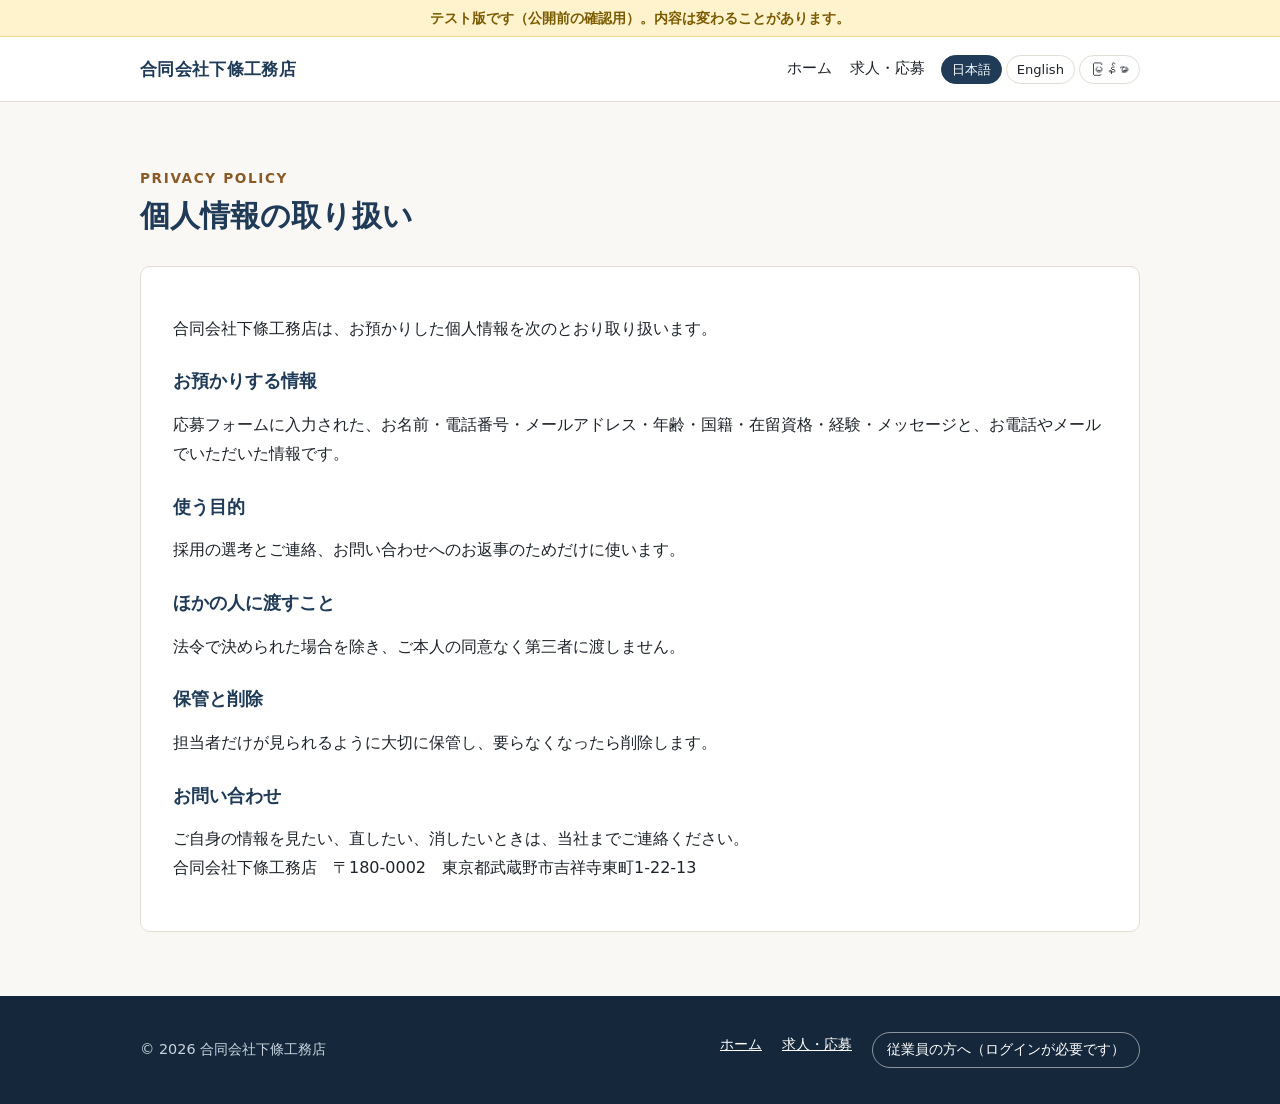
==== privacy.html @ 4ab25b53 "Add the first draft of the top, careers and privacy pages Co-Authored-By: Claude Opus 5.5 <noreply@a" ====
<!doctype html>
<html lang="ja">
<head>
<meta charset="utf-8">
<meta name="viewport" content="width=device-width, initial-scale=1">
<meta name="robots" content="noindex, nofollow"><!-- テスト版のあいだは検索に出さない。本番で外す -->
<title>個人情報の取り扱い｜合同会社下條工務店</title>
<link rel="stylesheet" href="assets/style.css">
<script src="assets/config.js"></script>
<script src="assets/i18n.js"></script>
</head>
<body>
<header class="site-header">
  <div class="wrap">
    <a class="brand" href="index.html">合同会社下條工務店</a>
    <button class="menu-btn" type="button" aria-expanded="false" data-i18n="menu">メニュー</button>
    <nav class="nav">
      <a href="index.html" data-i18n="nav.home">ホーム</a>
      <a href="recruit.html" data-i18n="nav.recruit">求人・応募</a>
    </nav>
    <div class="langs" aria-label="Language"></div>
  </div>
</header>

<main>
  <section>
    <div class="wrap">
      <p class="eyebrow">PRIVACY POLICY</p>
      <h2 data-i18n="pv.title">個人情報の取り扱い</h2>
      <div class="doc">
        <p data-i18n="pv.lead">合同会社下條工務店は、お預かりした個人情報を次のとおり取り扱います。</p>
        <h3 data-i18n="pv.h1">お預かりする情報</h3>
        <p data-i18n="pv.t1">応募フォームに入力された、お名前・電話番号・メールアドレス・年齢・国籍・在留資格・経験・メッセージと、お電話やメールでいただいた情報です。</p>
        <h3 data-i18n="pv.h2">使う目的</h3>
        <p data-i18n="pv.t2">採用の選考とご連絡、お問い合わせへのお返事のためだけに使います。</p>
        <h3 data-i18n="pv.h3">ほかの人に渡すこと</h3>
        <p data-i18n="pv.t3">法令で決められた場合を除き、ご本人の同意なく第三者に渡しません。</p>
        <h3 data-i18n="pv.h4">保管と削除</h3>
        <p data-i18n="pv.t4">担当者だけが見られるように大切に保管し、要らなくなったら削除します。</p>
        <h3 data-i18n="pv.h5">お問い合わせ</h3>
        <p><span data-i18n="pv.t5">ご自身の情報を見たい、直したい、消したいときは、当社までご連絡ください。</span><br>
          合同会社下條工務店　〒180-0002　東京都武蔵野市吉祥寺東町1-22-13</p>
      </div>
    </div>
  </section>
</main>

<footer class="site-footer">
  <div class="wrap">
    <div>© <span data-year></span> 合同会社下條工務店</div>
    <nav>
      <a href="index.html" data-i18n="nav.home">ホーム</a>
      <a href="recruit.html" data-i18n="nav.recruit">求人・応募</a>
      <a class="staff-link" data-staff-link href="#" data-i18n="footer.staff">従業員の方へ（ログインが必要です）</a>
    </nav>
  </div>
</footer>
</body>
</html>
---- assets/style.css ----
/* 合同会社下條工務店 ホームページの見た目（全ページ共通） */
:root {
  --ink: #1d232a;
  --sub: #55606c;
  --line: #e2ddd4;
  --bg: #faf8f4;
  --card: #ffffff;
  --wood: #b07a3e;      /* 木の色（アクセント） */
  --wood-dark: #8a5a26;
  --navy: #1f3b57;      /* 見出し・帯 */
  --navy-ink: #ffffff;
  --ok: #1e7b4f;
  --err: #a52a2a;
  --radius: 10px;
}
* { box-sizing: border-box; }
html { scroll-behavior: smooth; }
body {
  margin: 0; background: var(--bg); color: var(--ink);
  font-family: "Noto Sans JP", "Hiragino Sans", "Yu Gothic", "Noto Sans Myanmar", "Myanmar Text", system-ui, sans-serif;
  line-height: 1.8; font-size: 16px;
}
html[lang="my"] body { line-height: 2; }
img, svg { max-width: 100%; display: block; }
a { color: var(--wood-dark); }
.wrap { max-width: 1040px; margin: 0 auto; padding: 0 20px; }

/* テスト版の帯 */
.test-bar { background: #fff3cd; color: #7a5b00; text-align: center; font-size: .85rem; font-weight: 700; padding: 6px 12px; border-bottom: 1px solid #f0d98a; }

/* 上の帯 */
.site-header { position: sticky; top: 0; z-index: 20; background: rgba(255,255,255,.96); border-bottom: 1px solid var(--line); backdrop-filter: blur(6px); }
.site-header .wrap { display: flex; align-items: center; gap: 16px; min-height: 64px; flex-wrap: wrap; }
.brand { font-weight: 700; color: var(--navy); text-decoration: none; font-size: 1.05rem; letter-spacing: .02em; margin-right: auto; }
.nav { display: flex; gap: 4px 18px; flex-wrap: wrap; font-size: .92rem; }
.nav a { color: var(--ink); text-decoration: none; padding: 4px 0; border-bottom: 2px solid transparent; }
.nav a:hover, .nav a[aria-current="page"] { border-bottom-color: var(--wood); }
.langs { display: flex; gap: 4px; }
.langs button { font: inherit; font-size: .82rem; border: 1px solid var(--line); background: #fff; color: var(--ink); border-radius: 999px; padding: 2px 10px; cursor: pointer; }
.langs button[aria-pressed="true"] { background: var(--navy); color: #fff; border-color: var(--navy); }
.menu-btn { display: none; font: inherit; background: none; border: 1px solid var(--line); border-radius: 8px; padding: 4px 10px; cursor: pointer; }

/* トップの大きな見出し */
.hero { background: var(--navy); color: var(--navy-ink); overflow: hidden; }
.hero .wrap { display: grid; grid-template-columns: 1.15fr .85fr; gap: 32px; align-items: center; padding-top: 64px; padding-bottom: 64px; }
.hero h1 { font-size: clamp(1.7rem, 4vw, 2.6rem); line-height: 1.35; margin: 0 0 16px; letter-spacing: .02em; }
.hero p { margin: 0 0 28px; color: #d9e2ea; font-size: 1.05rem; }
.hero .frame { color: #e9c99f; }
.btns { display: flex; gap: 12px; flex-wrap: wrap; }
.btn { display: inline-block; text-decoration: none; font-weight: 700; padding: 12px 22px; border-radius: 999px; border: 2px solid var(--wood); background: var(--wood); color: #fff; }
.btn.ghost { background: transparent; color: #fff; border-color: rgba(255,255,255,.7); }
.btn:hover { filter: brightness(1.08); }

/* 各まとまり */
section { padding: 64px 0; }
section.alt { background: #fff; border-top: 1px solid var(--line); border-bottom: 1px solid var(--line); }
.eyebrow { color: var(--wood-dark); font-weight: 700; font-size: .85rem; letter-spacing: .12em; margin: 0 0 4px; }
h2 { font-size: clamp(1.4rem, 3vw, 1.9rem); margin: 0 0 28px; color: var(--navy); line-height: 1.4; }
h3 { font-size: 1.15rem; margin: 0 0 8px; color: var(--navy); line-height: 1.5; }
.lead { color: var(--sub); max-width: 720px; margin: -12px 0 28px; }

.main-biz { display: grid; grid-template-columns: 1fr 1fr; gap: 28px; align-items: center; background: var(--card); border: 1px solid var(--line); border-radius: var(--radius); padding: 28px; margin-bottom: 28px; }
.tag { display: inline-block; font-size: .8rem; font-weight: 700; background: var(--wood); color: #fff; border-radius: 4px; padding: 1px 10px; margin-bottom: 10px; }
.tag.sub { background: var(--navy); }
.cards { display: grid; grid-template-columns: repeat(3, 1fr); gap: 18px; }
.card { background: var(--card); border: 1px solid var(--line); border-radius: var(--radius); padding: 22px; }
.card p { margin: 0; color: var(--sub); }

.strength { display: grid; grid-template-columns: .9fr 1.1fr; gap: 32px; align-items: center; }
.strength .big { font-size: clamp(1.3rem, 3vw, 1.7rem); font-weight: 700; color: var(--navy); line-height: 1.5; margin: 0 0 14px; }
.steps { display: flex; align-items: flex-end; gap: 10px; }
.steps div { flex: 1; text-align: center; font-size: .85rem; color: var(--sub); }
.steps .bar { background: var(--wood); border-radius: 6px 6px 0 0; margin-bottom: 6px; }

table.info { width: 100%; border-collapse: collapse; background: var(--card); border: 1px solid var(--line); border-radius: var(--radius); overflow: hidden; }
table.info th, table.info td { text-align: left; vertical-align: top; padding: 14px 18px; border-bottom: 1px solid var(--line); }
table.info tr:last-child th, table.info tr:last-child td { border-bottom: 0; }
table.info th { width: 28%; background: #f4efe6; color: var(--navy); font-weight: 700; white-space: nowrap; }
.tbd { color: var(--err); font-weight: 700; }

.contact-box { background: var(--navy); color: #fff; border-radius: var(--radius); padding: 32px; display: flex; gap: 24px; flex-wrap: wrap; align-items: center; justify-content: space-between; }
.contact-box h2 { color: #fff; margin-bottom: 8px; }
.contact-box p { margin: 0; color: #d9e2ea; }
.contact-box .lines { font-size: 1.1rem; font-weight: 700; }

/* 求人 */
.flow { display: grid; grid-template-columns: repeat(4, 1fr); gap: 12px; counter-reset: step; padding: 0; margin: 0; list-style: none; }
.flow li { background: var(--card); border: 1px solid var(--line); border-radius: var(--radius); padding: 18px 14px 14px; position: relative; text-align: center; font-weight: 700; color: var(--navy); }
.flow li::before { counter-increment: step; content: counter(step); display: block; width: 30px; height: 30px; line-height: 30px; margin: 0 auto 8px; border-radius: 50%; background: var(--wood); color: #fff; }
form.apply { background: var(--card); border: 1px solid var(--line); border-radius: var(--radius); padding: 28px; display: grid; gap: 18px; }
.field label { display: block; font-weight: 700; margin-bottom: 6px; }
.req { color: #fff; background: var(--err); font-size: .72rem; border-radius: 3px; padding: 0 6px; margin-left: 6px; vertical-align: 2px; }
.field input, .field select, .field textarea { width: 100%; font: inherit; padding: 10px 12px; border: 1px solid #cfc8bb; border-radius: 8px; background: #fff; }
.field textarea { min-height: 120px; resize: vertical; }
.field .hint { font-size: .85rem; color: var(--sub); margin-top: 4px; }
.two { display: grid; grid-template-columns: 1fr 1fr; gap: 18px; }
.agree { display: flex; gap: 10px; align-items: flex-start; }
.agree input { margin-top: 7px; width: 18px; height: 18px; }
.hp { position: absolute; left: -9999px; width: 1px; height: 1px; overflow: hidden; }
button.submit { font: inherit; font-weight: 700; background: var(--wood); color: #fff; border: 0; border-radius: 999px; padding: 14px 28px; cursor: pointer; justify-self: start; }
button.submit:disabled { opacity: .6; cursor: default; }
.form-msg { margin: 0; font-weight: 700; }
.form-msg.ok { color: var(--ok); }
.form-msg.err { color: var(--err); }

/* 文章のページ */
.doc { background: var(--card); border: 1px solid var(--line); border-radius: var(--radius); padding: 32px; }
.doc h3 { margin-top: 24px; }
.doc ul { padding-left: 1.3em; }

/* 下の帯 */
.site-footer { background: #15283b; color: #c7d3de; padding: 36px 0; font-size: .9rem; }
.site-footer .wrap { display: flex; gap: 16px 32px; flex-wrap: wrap; justify-content: space-between; align-items: center; }
.site-footer a { color: #fff; }
.site-footer nav { display: flex; gap: 8px 20px; flex-wrap: wrap; }
.staff-link { border: 1px solid rgba(255,255,255,.5); border-radius: 999px; padding: 4px 14px; text-decoration: none; }

/* スマホ */
@media (max-width: 760px) {
  .menu-btn { display: inline-block; }
  .nav { display: none; width: 100%; flex-direction: column; padding: 8px 0 12px; }
  .nav.open { display: flex; }
  .hero .wrap, .main-biz, .strength, .two { grid-template-columns: 1fr; }
  .hero .wrap { padding-top: 40px; padding-bottom: 40px; }
  .hero .frame { max-width: 280px; margin: 0 auto; }
  .cards, .flow { grid-template-columns: 1fr; }
  section { padding: 48px 0; }
  table.info th { width: 36%; white-space: normal; }
  table.info th, table.info td { padding: 12px; }
  form.apply, .doc, .main-biz { padding: 20px; }
}
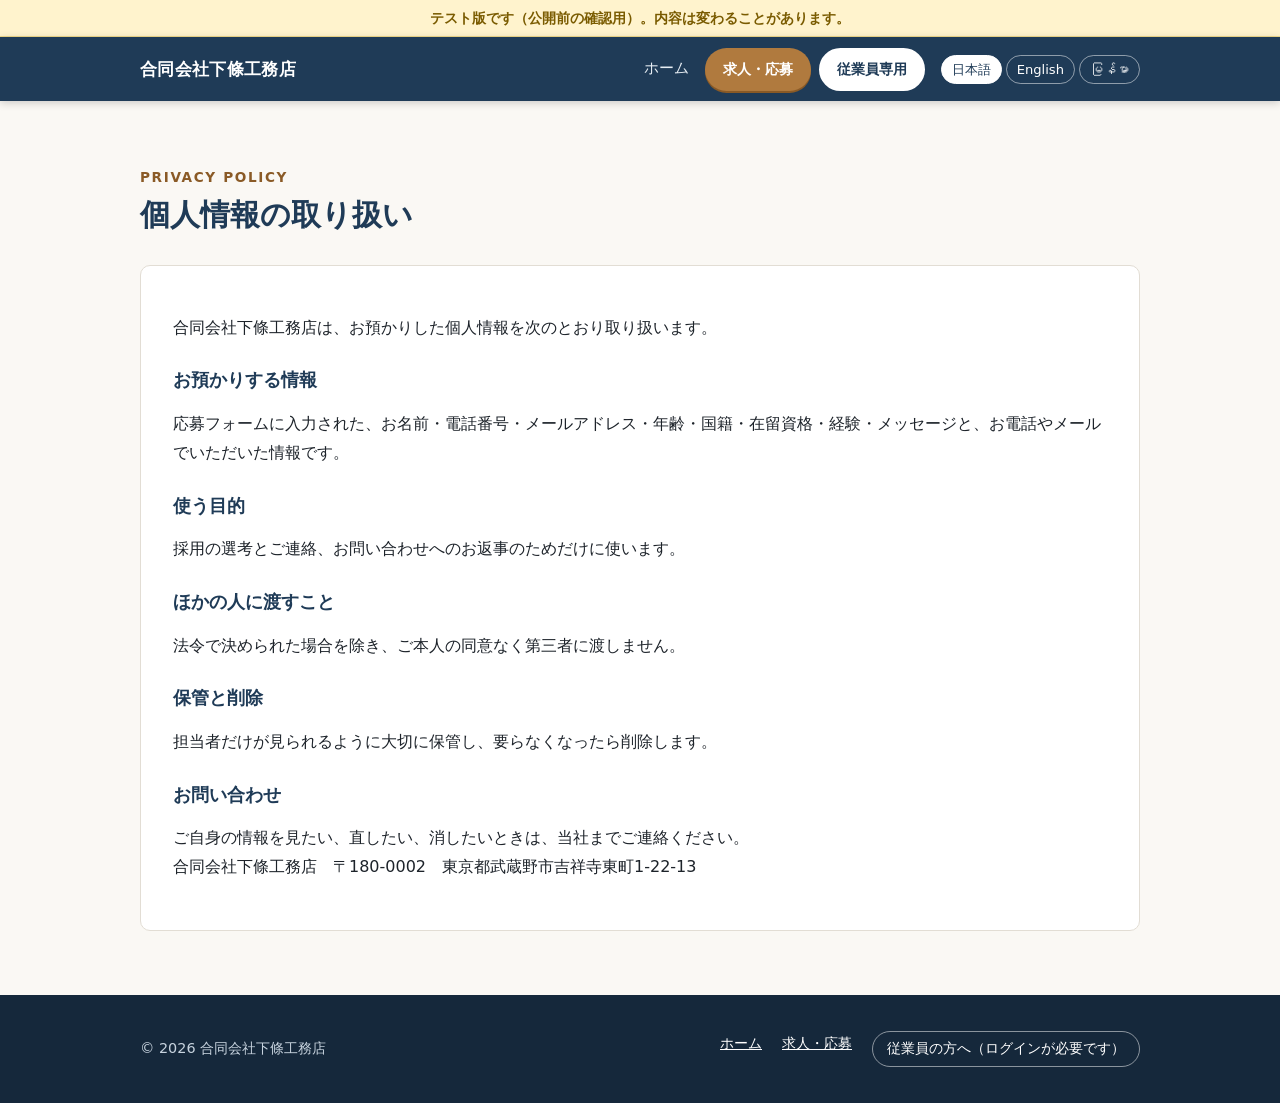
==== commit 2675ec40: "Color the header, add highlighted careers and employee buttons, and detail the job offer with grades" ====
--- a/privacy.html
+++ b/privacy.html
@@ -16,8 +16,11 @@
     <button class="menu-btn" type="button" aria-expanded="false" data-i18n="menu">メニュー</button>
     <nav class="nav">
       <a href="index.html" data-i18n="nav.home">ホーム</a>
-      <a href="recruit.html" data-i18n="nav.recruit">求人・応募</a>
     </nav>
+    <div class="cta">
+      <a class="hbtn recruit" href="recruit.html" data-i18n="nav.recruit">求人・応募</a>
+      <a class="hbtn staff" data-staff-link href="#" data-i18n="nav.staff">従業員専用</a>
+    </div>
     <div class="langs" aria-label="Language"></div>
   </div>
 </header>
--- a/assets/style.css
+++ b/assets/style.css
@@ -29,16 +29,22 @@
 .test-bar { background: #fff3cd; color: #7a5b00; text-align: center; font-size: .85rem; font-weight: 700; padding: 6px 12px; border-bottom: 1px solid #f0d98a; }
 
 /* 上の帯 */
-.site-header { position: sticky; top: 0; z-index: 20; background: rgba(255,255,255,.96); border-bottom: 1px solid var(--line); backdrop-filter: blur(6px); }
+.site-header { position: sticky; top: 0; z-index: 20; background: var(--navy); color: #fff; box-shadow: 0 2px 8px rgba(0,0,0,.18); }
 .site-header .wrap { display: flex; align-items: center; gap: 16px; min-height: 64px; flex-wrap: wrap; }
-.brand { font-weight: 700; color: var(--navy); text-decoration: none; font-size: 1.05rem; letter-spacing: .02em; margin-right: auto; }
+.brand { font-weight: 700; color: #fff; text-decoration: none; font-size: 1.05rem; letter-spacing: .02em; margin-right: auto; }
 .nav { display: flex; gap: 4px 18px; flex-wrap: wrap; font-size: .92rem; }
-.nav a { color: var(--ink); text-decoration: none; padding: 4px 0; border-bottom: 2px solid transparent; }
-.nav a:hover, .nav a[aria-current="page"] { border-bottom-color: var(--wood); }
+.nav a { color: #e6edf3; text-decoration: none; padding: 4px 0; border-bottom: 2px solid transparent; }
+.nav a:hover, .nav a[aria-current="page"] { border-bottom-color: #e9c99f; color: #fff; }
+/* 目立つボタン（求人・応募、従業員専用） */
+.cta { display: flex; gap: 8px; }
+.hbtn { font-weight: 700; font-size: .9rem; text-decoration: none; border-radius: 999px; padding: 7px 16px; white-space: nowrap; border: 2px solid transparent; }
+.hbtn.recruit { background: var(--wood); color: #fff; box-shadow: 0 2px 0 var(--wood-dark); }
+.hbtn.staff { background: #fff; color: var(--navy); border-color: #fff; }
+.hbtn:hover { filter: brightness(1.1); }
 .langs { display: flex; gap: 4px; }
-.langs button { font: inherit; font-size: .82rem; border: 1px solid var(--line); background: #fff; color: var(--ink); border-radius: 999px; padding: 2px 10px; cursor: pointer; }
-.langs button[aria-pressed="true"] { background: var(--navy); color: #fff; border-color: var(--navy); }
-.menu-btn { display: none; font: inherit; background: none; border: 1px solid var(--line); border-radius: 8px; padding: 4px 10px; cursor: pointer; }
+.langs button { font: inherit; font-size: .82rem; border: 1px solid rgba(255,255,255,.5); background: transparent; color: #fff; border-radius: 999px; padding: 2px 10px; cursor: pointer; }
+.langs button[aria-pressed="true"] { background: #fff; color: var(--navy); border-color: #fff; }
+.menu-btn { display: none; font: inherit; color: #fff; background: none; border: 1px solid rgba(255,255,255,.5); border-radius: 8px; padding: 4px 10px; cursor: pointer; }
 
 /* トップの大きな見出し */
 .hero { background: var(--navy); color: var(--navy-ink); overflow: hidden; }
@@ -84,6 +90,12 @@
 .contact-box .lines { font-size: 1.1rem; font-weight: 700; }
 
 /* 求人 */
+.welcome { margin: 0; padding-left: 1.2em; font-weight: 700; }
+.table-scroll { overflow-x: auto; }
+table.grades th { width: auto; background: #f4efe6; }
+table.grades td.num { text-align: right; white-space: nowrap; font-variant-numeric: tabular-nums; }
+table.grades td.net { font-weight: 700; color: var(--wood-dark); }
+.notes { color: var(--sub); font-size: .9rem; padding-left: 1.2em; }
 .flow { display: grid; grid-template-columns: repeat(4, 1fr); gap: 12px; counter-reset: step; padding: 0; margin: 0; list-style: none; }
 .flow li { background: var(--card); border: 1px solid var(--line); border-radius: var(--radius); padding: 18px 14px 14px; position: relative; text-align: center; font-weight: 700; color: var(--navy); }
 .flow li::before { counter-increment: step; content: counter(step); display: block; width: 30px; height: 30px; line-height: 30px; margin: 0 auto 8px; border-radius: 50%; background: var(--wood); color: #fff; }
@@ -118,6 +130,11 @@
 /* スマホ */
 @media (max-width: 760px) {
   .menu-btn { display: inline-block; }
+  .site-header .wrap { gap: 8px 10px; padding-top: 8px; padding-bottom: 8px; }
+  .cta { order: 3; width: 100%; }
+  .cta .hbtn { flex: 1; text-align: center; }
+  .langs { order: 4; }
+  table.grades { min-width: 560px; }
   .nav { display: none; width: 100%; flex-direction: column; padding: 8px 0 12px; }
   .nav.open { display: flex; }
   .hero .wrap, .main-biz, .strength, .two { grid-template-columns: 1fr; }
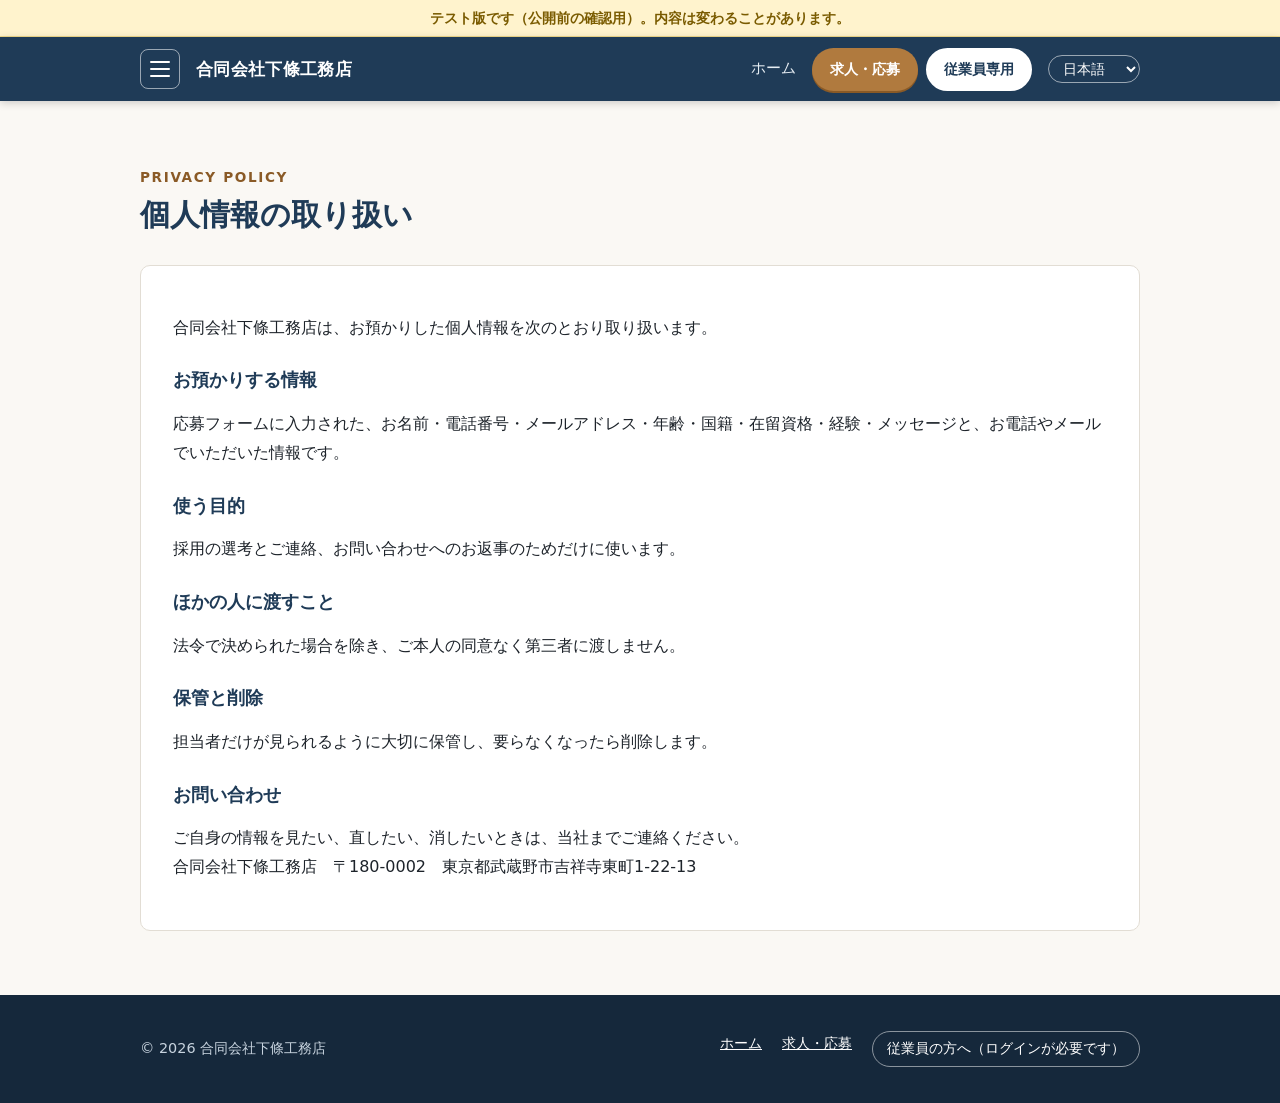
==== commit 8f48afc2: "Add a drawer menu and a language dropdown to the header Co-Authored-By: Claude Opus 5.5 <noreply@ant" ====
--- a/privacy.html
+++ b/privacy.html
@@ -12,8 +12,8 @@
 <body>
 <header class="site-header">
   <div class="wrap">
+    <button class="burger" type="button" aria-expanded="false" aria-controls="drawer" aria-label="メニュー"><span></span><span></span><span></span></button>
     <a class="brand" href="index.html">合同会社下條工務店</a>
-    <button class="menu-btn" type="button" aria-expanded="false" data-i18n="menu">メニュー</button>
     <nav class="nav">
       <a href="index.html" data-i18n="nav.home">ホーム</a>
     </nav>
@@ -21,7 +21,7 @@
       <a class="hbtn recruit" href="recruit.html" data-i18n="nav.recruit">求人・応募</a>
       <a class="hbtn staff" data-staff-link href="#" data-i18n="nav.staff">従業員専用</a>
     </div>
-    <div class="langs" aria-label="Language"></div>
+    <select class="lang-select" aria-label="言語 / Language"></select>
   </div>
 </header>
 
--- a/assets/style.css
+++ b/assets/style.css
@@ -34,17 +34,37 @@
 .brand { font-weight: 700; color: #fff; text-decoration: none; font-size: 1.05rem; letter-spacing: .02em; margin-right: auto; }
 .nav { display: flex; gap: 4px 18px; flex-wrap: wrap; font-size: .92rem; }
 .nav a { color: #e6edf3; text-decoration: none; padding: 4px 0; border-bottom: 2px solid transparent; }
-.nav a:hover, .nav a[aria-current="page"] { border-bottom-color: #e9c99f; color: #fff; }
+.nav a:hover { border-bottom-color: rgba(233,201,159,.6); color: #fff; }
+.nav a[aria-current] { border-bottom: 3px solid #e9c99f; color: #fff; }
 /* 目立つボタン（求人・応募、従業員専用） */
 .cta { display: flex; gap: 8px; }
 .hbtn { font-weight: 700; font-size: .9rem; text-decoration: none; border-radius: 999px; padding: 7px 16px; white-space: nowrap; border: 2px solid transparent; }
 .hbtn.recruit { background: var(--wood); color: #fff; box-shadow: 0 2px 0 var(--wood-dark); }
 .hbtn.staff { background: #fff; color: var(--navy); border-color: #fff; }
 .hbtn:hover { filter: brightness(1.1); }
-.langs { display: flex; gap: 4px; }
-.langs button { font: inherit; font-size: .82rem; border: 1px solid rgba(255,255,255,.5); background: transparent; color: #fff; border-radius: 999px; padding: 2px 10px; cursor: pointer; }
-.langs button[aria-pressed="true"] { background: #fff; color: var(--navy); border-color: #fff; }
-.menu-btn { display: none; font: inherit; color: #fff; background: none; border: 1px solid rgba(255,255,255,.5); border-radius: 8px; padding: 4px 10px; cursor: pointer; }
+/* 今いる場所の印: ボタンは白い輪と下の小さな三角、帯のリンクは木の色の下線 */
+.hbtn[aria-current] { position: relative; box-shadow: 0 0 0 3px rgba(255,255,255,.85); }
+.hbtn[aria-current]::after { content: ""; position: absolute; left: 50%; bottom: -11px; transform: translateX(-50%); border: 6px solid transparent; border-top-color: #fff; }
+.nav a[aria-current] { font-weight: 700; }
+/* 左上の三本線のメニュー */
+.burger { width: 40px; height: 40px; flex: none; border: 1px solid rgba(255,255,255,.55); border-radius: 8px; background: none; cursor: pointer;
+  display: flex; flex-direction: column; justify-content: center; align-items: center; gap: 5px; padding: 0; }
+.burger span { display: block; width: 20px; height: 2px; background: #fff; border-radius: 2px; }
+/* 言語のプルダウン */
+.lang-select { font: inherit; font-size: .85rem; background: transparent; color: #fff; border: 1px solid rgba(255,255,255,.55); border-radius: 999px; padding: 4px 10px; cursor: pointer; }
+.lang-select option { color: var(--ink); }
+/* 左から出る一覧 */
+.drawer-backdrop { position: fixed; inset: 0; background: rgba(0,0,0,.4); z-index: 60; opacity: 0; pointer-events: none; transition: opacity .2s; }
+.drawer-backdrop.open { opacity: 1; pointer-events: auto; }
+.drawer { position: fixed; top: 0; left: 0; bottom: 0; width: min(300px, 86vw); background: #fff; z-index: 61; transform: translateX(-100%); visibility: hidden;
+  transition: transform .25s ease; box-shadow: 2px 0 12px rgba(0,0,0,.2); overflow-y: auto; }
+.drawer.open { transform: none; visibility: visible; }
+.drawer .dh { background: var(--navy); color: #fff; display: flex; justify-content: space-between; align-items: center; padding: 14px 16px; font-weight: 700; }
+.drawer .dh button { background: none; border: 0; color: #fff; font-size: 1.5rem; line-height: 1; cursor: pointer; }
+.drawer h3 { font-size: .78rem; letter-spacing: .08em; color: var(--wood-dark); margin: 16px 16px 4px; }
+.drawer a { display: block; padding: 11px 16px; color: var(--ink); text-decoration: none; border-left: 4px solid transparent; }
+.drawer a:hover { background: #f6f2ea; }
+.drawer a[aria-current] { border-left-color: var(--wood); font-weight: 700; background: #faf6ef; }
 
 /* トップの大きな見出し */
 .hero { background: var(--navy); color: var(--navy-ink); overflow: hidden; }
@@ -58,7 +78,7 @@
 .btn:hover { filter: brightness(1.08); }
 
 /* 各まとまり */
-section { padding: 64px 0; }
+section { padding: 64px 0; scroll-margin-top: var(--header-h, 72px); }
 section.alt { background: #fff; border-top: 1px solid var(--line); border-bottom: 1px solid var(--line); }
 .eyebrow { color: var(--wood-dark); font-weight: 700; font-size: .85rem; letter-spacing: .12em; margin: 0 0 4px; }
 h2 { font-size: clamp(1.4rem, 3vw, 1.9rem); margin: 0 0 28px; color: var(--navy); line-height: 1.4; }
@@ -95,6 +115,11 @@
 table.grades th { width: auto; background: #f4efe6; }
 table.grades td.num { text-align: right; white-space: nowrap; font-variant-numeric: tabular-nums; }
 table.grades td.net { font-weight: 700; color: var(--wood-dark); }
+.bonus-note { font-weight: 700; color: var(--navy); background: #fff; border: 1px solid var(--line); border-left: 5px solid var(--wood); border-radius: 8px; padding: 12px 16px; margin: 0 0 16px; }
+#grades { scroll-margin-top: 90px; }
+table.grades td.chips { white-space: normal; min-width: 150px; }
+.chip { display: inline-block; font-size: .78rem; background: #efe7da; color: var(--wood-dark); border-radius: 4px; padding: 0 6px; margin: 2px 4px 2px 0; white-space: nowrap; }
+.chip.lead { background: var(--navy); color: #fff; }
 .notes { color: var(--sub); font-size: .9rem; padding-left: 1.2em; }
 .flow { display: grid; grid-template-columns: repeat(4, 1fr); gap: 12px; counter-reset: step; padding: 0; margin: 0; list-style: none; }
 .flow li { background: var(--card); border: 1px solid var(--line); border-radius: var(--radius); padding: 18px 14px 14px; position: relative; text-align: center; font-weight: 700; color: var(--navy); }
@@ -129,14 +154,11 @@
 
 /* スマホ */
 @media (max-width: 760px) {
-  .menu-btn { display: inline-block; }
   .site-header .wrap { gap: 8px 10px; padding-top: 8px; padding-bottom: 8px; }
   .cta { order: 3; width: 100%; }
   .cta .hbtn { flex: 1; text-align: center; }
-  .langs { order: 4; }
   table.grades { min-width: 560px; }
-  .nav { display: none; width: 100%; flex-direction: column; padding: 8px 0 12px; }
-  .nav.open { display: flex; }
+  .nav { display: none; } /* スマホでは帯のリンクは出さず、三本線の一覧から選ぶ */
   .hero .wrap, .main-biz, .strength, .two { grid-template-columns: 1fr; }
   .hero .wrap { padding-top: 40px; padding-bottom: 40px; }
   .hero .frame { max-width: 280px; margin: 0 auto; }
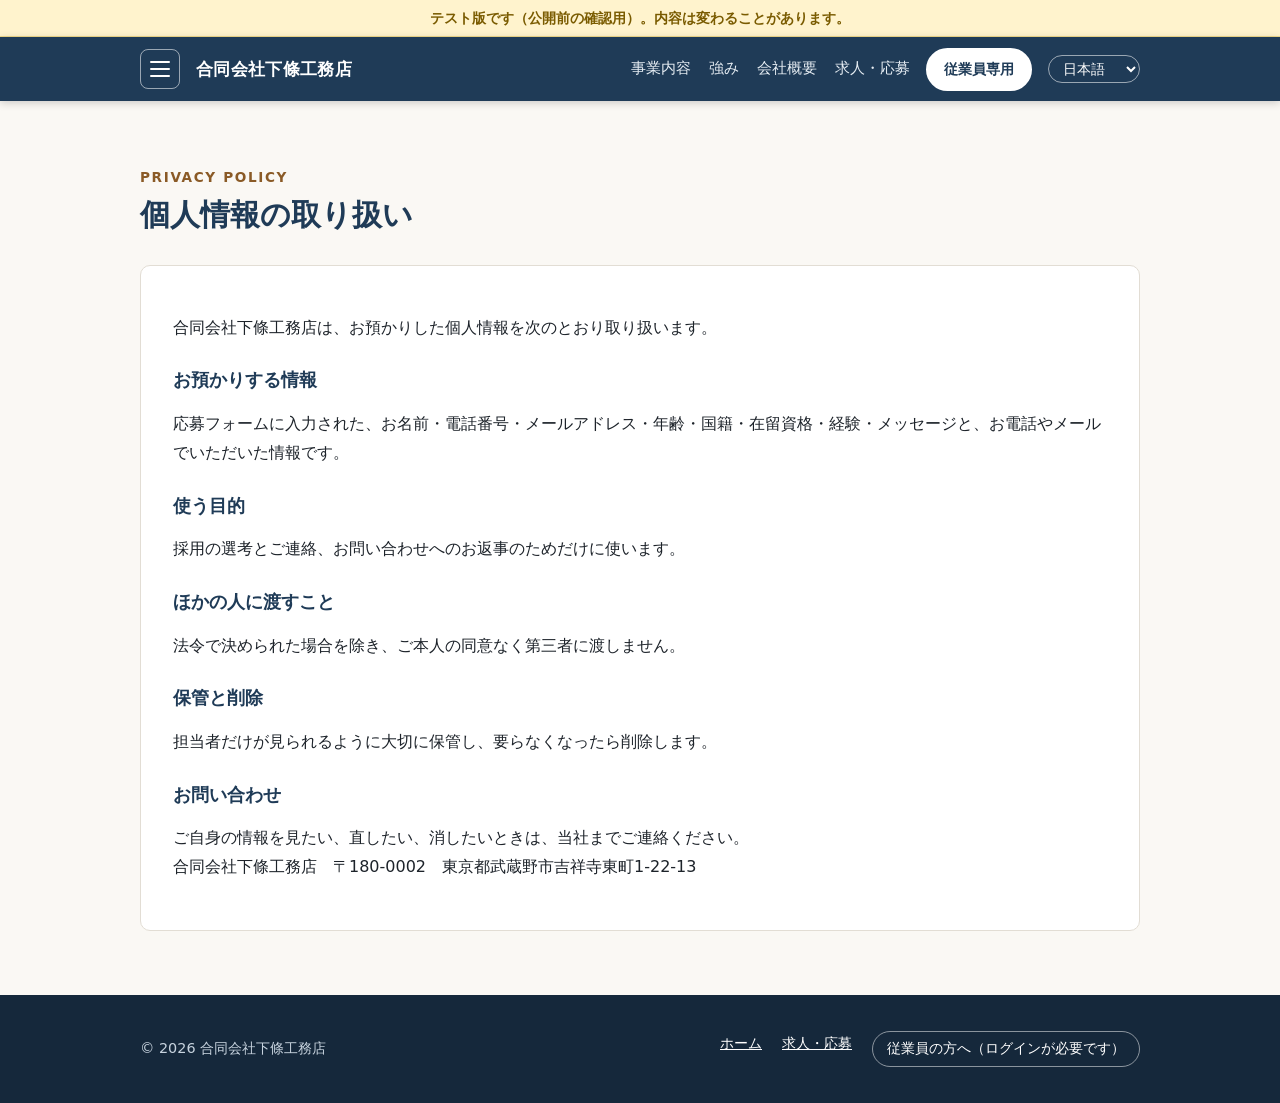
==== commit 0738ddb8: "Make careers a plain header link and give both hero buttons the same style Co-Authored-By: Claude Op" ====
--- a/privacy.html
+++ b/privacy.html
@@ -15,10 +15,12 @@
     <button class="burger" type="button" aria-expanded="false" aria-controls="drawer" aria-label="メニュー"><span></span><span></span><span></span></button>
     <a class="brand" href="index.html">合同会社下條工務店</a>
     <nav class="nav">
-      <a href="index.html" data-i18n="nav.home">ホーム</a>
+      <a href="index.html#business" data-i18n="nav.business">事業内容</a>
+      <a href="index.html#strength" data-i18n="nav.strength">強み</a>
+      <a href="index.html#company" data-i18n="nav.company">会社概要</a>
+      <a href="recruit.html" data-i18n="nav.recruit">求人・応募</a>
     </nav>
     <div class="cta">
-      <a class="hbtn recruit" href="recruit.html" data-i18n="nav.recruit">求人・応募</a>
       <a class="hbtn staff" data-staff-link href="#" data-i18n="nav.staff">従業員専用</a>
     </div>
     <select class="lang-select" aria-label="言語 / Language"></select>
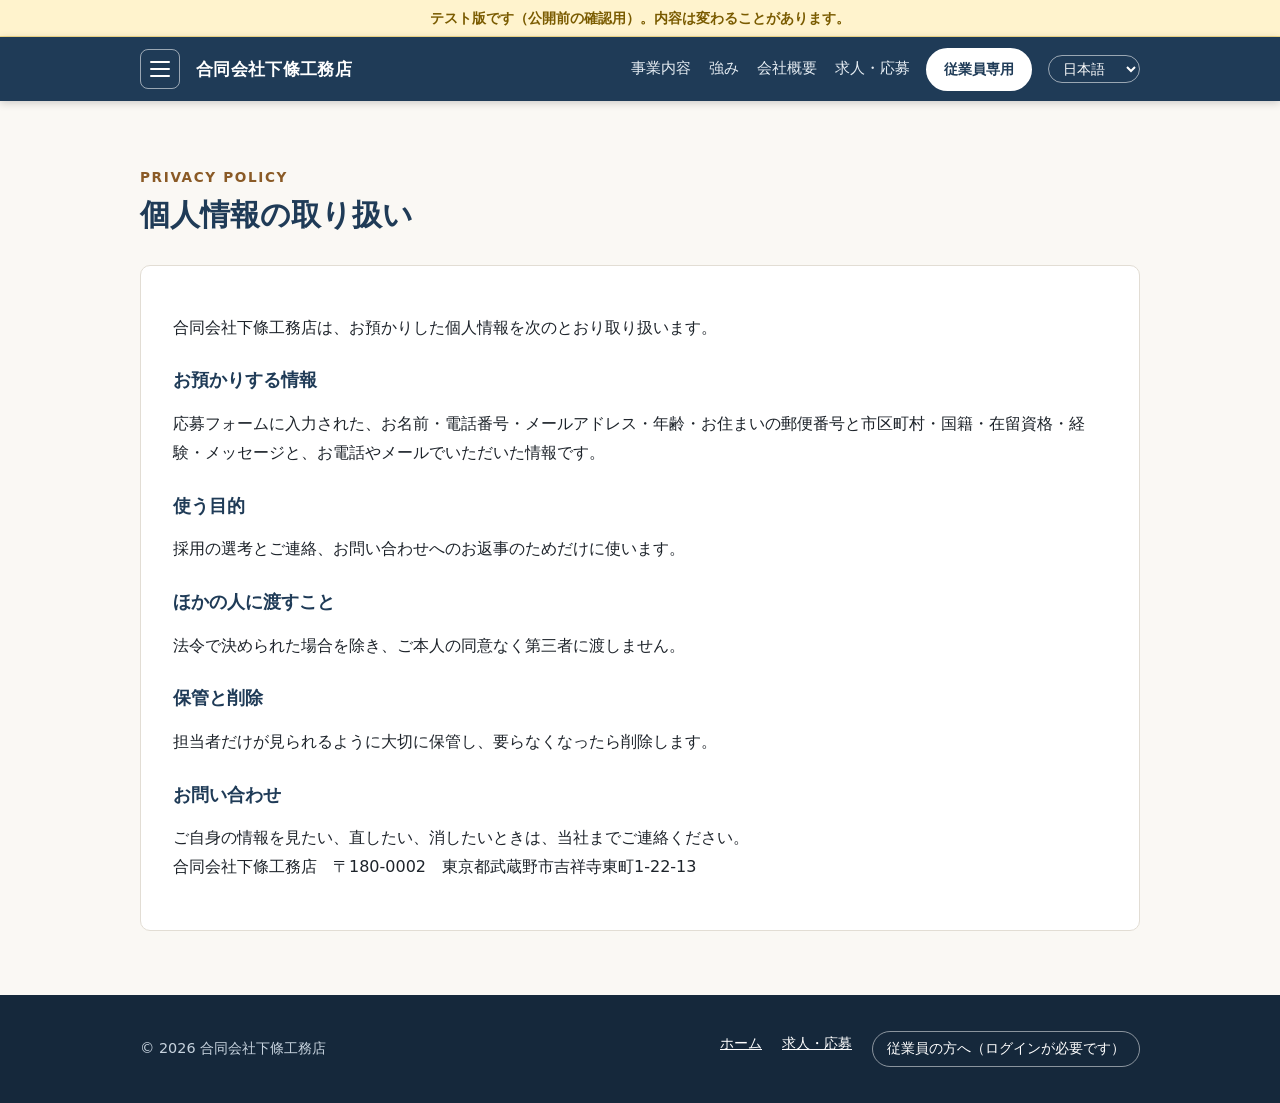
==== commit f3bd15d6: "Add a postal code field that fills in the city Co-Authored-By: Claude Opus 5.5 <noreply@anthropic.co" ====
--- a/privacy.html
+++ b/privacy.html
@@ -35,7 +35,7 @@
       <div class="doc">
         <p data-i18n="pv.lead">合同会社下條工務店は、お預かりした個人情報を次のとおり取り扱います。</p>
         <h3 data-i18n="pv.h1">お預かりする情報</h3>
-        <p data-i18n="pv.t1">応募フォームに入力された、お名前・電話番号・メールアドレス・年齢・国籍・在留資格・経験・メッセージと、お電話やメールでいただいた情報です。</p>
+        <p data-i18n="pv.t1">応募フォームに入力された、お名前・電話番号・メールアドレス・年齢・お住まいの郵便番号と市区町村・国籍・在留資格・経験・メッセージと、お電話やメールでいただいた情報です。</p>
         <h3 data-i18n="pv.h2">使う目的</h3>
         <p data-i18n="pv.t2">採用の選考とご連絡、お問い合わせへのお返事のためだけに使います。</p>
         <h3 data-i18n="pv.h3">ほかの人に渡すこと</h3>
--- a/assets/style.css
+++ b/assets/style.css
@@ -126,7 +126,7 @@
 .flow li::before { counter-increment: step; content: counter(step); display: block; width: 30px; height: 30px; line-height: 30px; margin: 0 auto 8px; border-radius: 50%; background: var(--wood); color: #fff; }
 form.apply { background: var(--card); border: 1px solid var(--line); border-radius: var(--radius); padding: 28px; display: grid; gap: 18px; }
 .field label { display: block; font-weight: 700; margin-bottom: 6px; }
-.req { color: #fff; background: var(--err); font-size: .72rem; border-radius: 3px; padding: 0 6px; margin-left: 6px; vertical-align: 2px; }
+.req { display: inline-block; white-space: nowrap; color: #fff; background: var(--err); font-size: .72rem; border-radius: 3px; padding: 0 6px; margin-left: 6px; vertical-align: 2px; }
 .field input, .field select, .field textarea { width: 100%; font: inherit; padding: 10px 12px; border: 1px solid #cfc8bb; border-radius: 8px; background: #fff; }
 .field textarea { min-height: 120px; resize: vertical; }
 .field .hint { font-size: .85rem; color: var(--sub); margin-top: 4px; }
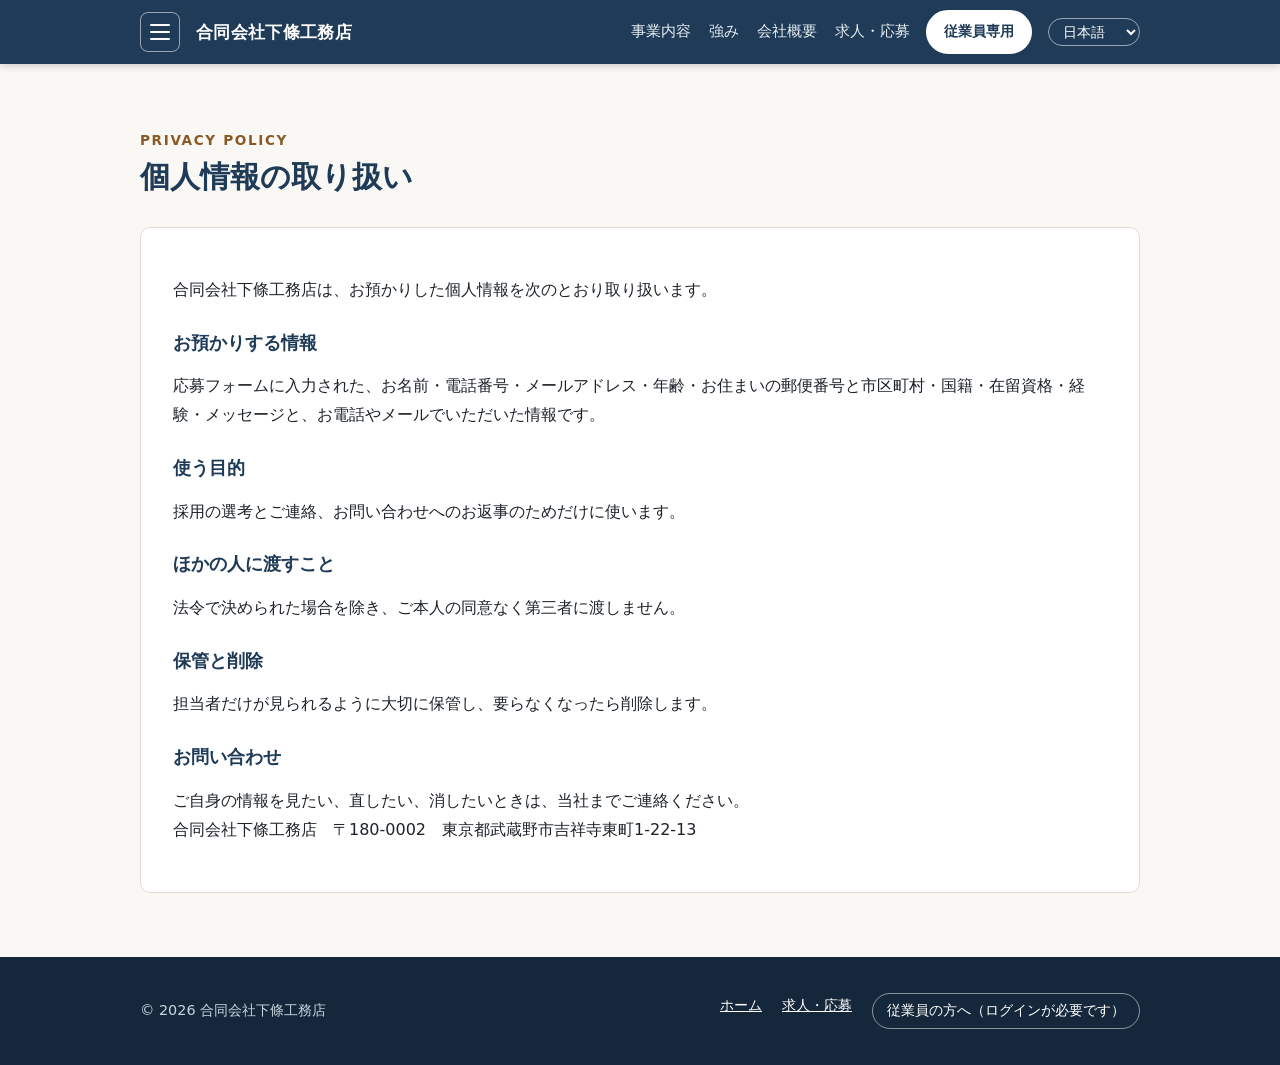
==== commit 0b82b339: "Go live: drop the test banner and allow search engines Co-Authored-By: Claude Opus 5.5 <noreply@anth" ====
--- a/privacy.html
+++ b/privacy.html
@@ -3,7 +3,6 @@
 <head>
 <meta charset="utf-8">
 <meta name="viewport" content="width=device-width, initial-scale=1">
-<meta name="robots" content="noindex, nofollow"><!-- テスト版のあいだは検索に出さない。本番で外す -->
 <title>個人情報の取り扱い｜合同会社下條工務店</title>
 <link rel="stylesheet" href="assets/style.css">
 <script src="assets/config.js"></script>
--- a/assets/style.css
+++ b/assets/style.css
@@ -130,6 +130,10 @@
 .field input, .field select, .field textarea { width: 100%; font: inherit; padding: 10px 12px; border: 1px solid #cfc8bb; border-radius: 8px; background: #fff; }
 .field textarea { min-height: 120px; resize: vertical; }
 .field .hint { font-size: .85rem; color: var(--sub); margin-top: 4px; }
+/* 入力欄のすぐ下の但し書き（※つき・木の色）。うまくいかなかったときは赤 */
+.hint.note { font-size: .8rem; color: var(--wood-dark); margin: 6px 0 0; }
+.hint.note::before { content: "※ "; }
+.hint.note.bad { color: var(--err); }
 .two { display: grid; grid-template-columns: 1fr 1fr; gap: 18px; }
 .agree { display: flex; gap: 10px; align-items: flex-start; }
 .agree input { margin-top: 7px; width: 18px; height: 18px; }
